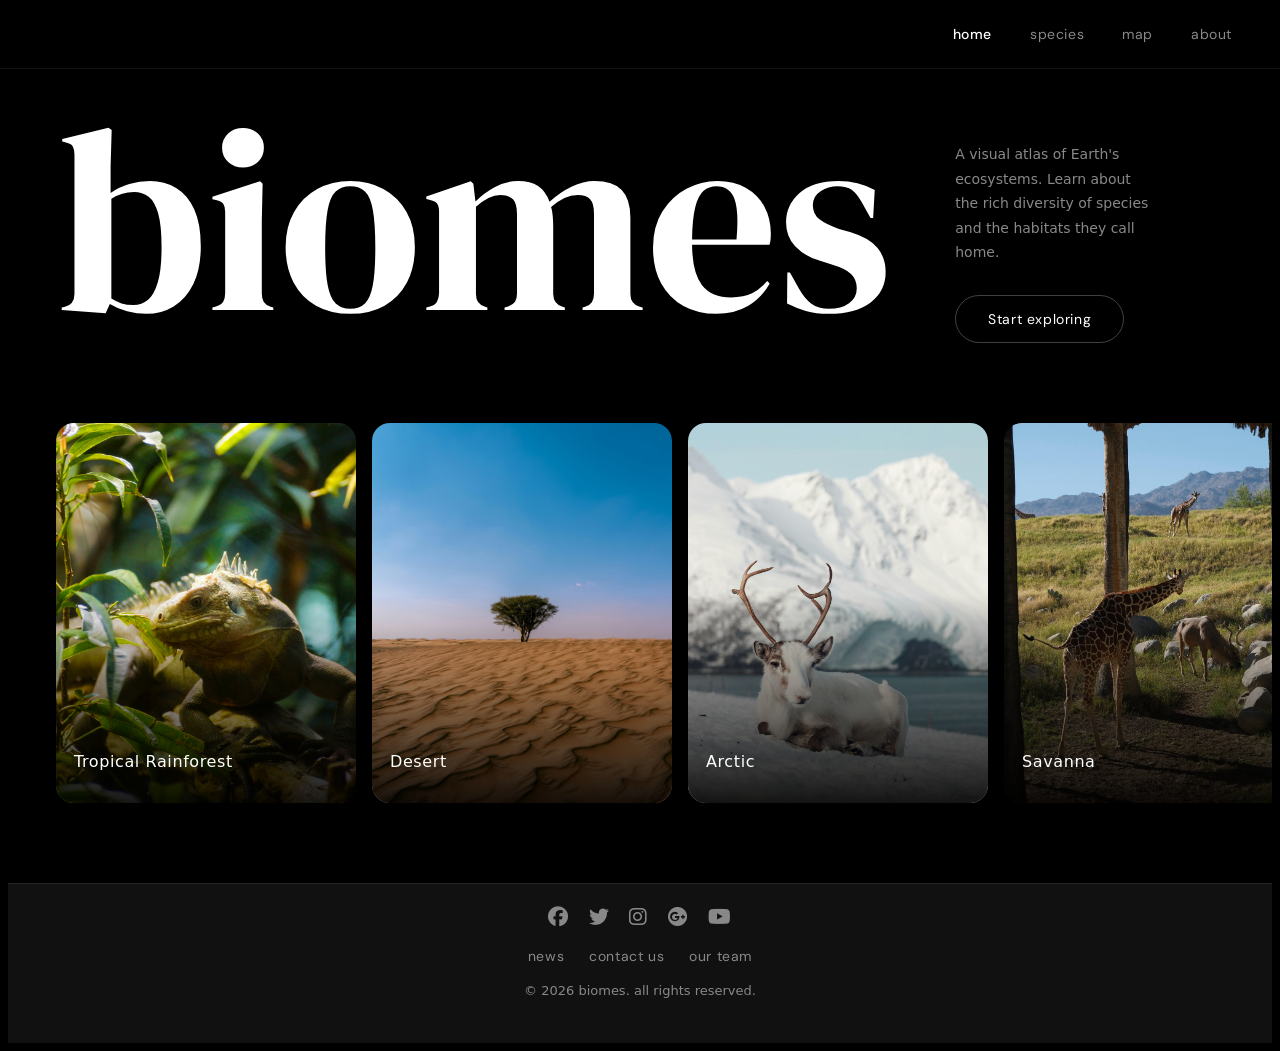
==== index.html @ 480eb86f "Add files via upload" ====
<!DOCTYPE html>
<html lang="en">
<head>
  <meta charset="UTF-8">
  <meta name="description" content="Biomes website">
  <meta name="keywords" content="Earth, Plants & Animals">
  <meta name="viewport" content="width=device-width, initial-scale=1.0">
  <title>biomes</title>
  <link rel="stylesheet" href="style/style.css">
  <link rel="stylesheet" href="https://cdnjs.cloudflare.com/ajax/libs/font-awesome/6.5.1/css/all.min.css" integrity="sha512-DTOQO9RWCH3ppGqcWaEA1BIZOC6xxalwEsw9c2QQeAIftl+Vegovlnee1c9QX4TctnWMn13TZye+giMm8e2LwA==" crossorigin="anonymous" referrerpolicy="no-referrer">
  <link rel="icon" href="images/logo.png" type="image/gif">
  <link href="https://fonts.googleapis.com/css2?family=DM+Sans:wght@300;400;500;600&family=DM+Serif+Display&display=swap" rel="stylesheet">
</head>
<body>

<header>
  <nav>
    <a href="index.html" class="active">home</a>
    <a href="species.html">species</a>
    <a href="map.html">map</a>
    <a href="about.html">about</a>
  </nav>
</header>

<main>
  <section class="hero">
    <h1 class="hero-title">biomes</h1>
    <section class="hero-right">
      <p class="hero-desc">
        A visual atlas of Earth's ecosystems. Learn about the rich diversity
        of species and the habitats they call home.
      </p>
      <a class="btn" href="newspaper.html">Start exploring</a>
    </section>
  </section>

  <section class="cards-row">
    <a class="biome-card" href="tropicalrainforest.html">
      <img src="images/tropicalrainforest.jpg" alt="Tropical Rainforest">
      <span class="card-overlay"></span>
      <p class="card-info">Tropical Rainforest</p>
    </a>

    <a class="biome-card" href="desert.html">
      <img src="images/desertpic.jpg" alt="Desert">
      <span class="card-overlay"></span>
      <p class="card-info">Desert</p>
    </a>

    <a class="biome-card" href="arctic.html">
      <img src="images/arcticpic.jpg" alt="Arctic">
      <span class="card-overlay"></span>
      <p class="card-info">Arctic</p>
    </a>

    <a class="biome-card" href="savanna.html">
      <img src="images/savannapic.jpg" alt="Savanna">
      <span class="card-overlay"></span>
      <p class="card-info">Savanna</p>
    </a>

    <a class="biome-card" href="ocean.html">
      <img src="images/oceanpic.jpg" alt="Ocean">
      <span class="card-overlay"></span>
      <p class="card-info">Ocean</p>
    </a>
  </section>
</main>

<footer class="footer">
  <section class="footerIcons">
    <a href="https://www.facebook.com/"><i class="fa-brands fa-facebook"></i></a>
    <a href="https://x.com/?lang=en-ie"><i class="fa-brands fa-twitter"></i></a>
    <a href="https://www.instagram.com/"><i class="fa-brands fa-instagram"></i></a>
    <a href="https://www.google.com/"><i class="fa-brands fa-google-plus"></i></a>
    <a href="https://www.youtube.com/"><i class="fa-brands fa-youtube"></i></a>
  </section>

  <ul class="footerMenu">
    <li><a href="newspaper.html">news</a></li>
    <li><a href="contact.html">contact us</a></li>
    <li><a href="team.html">our team</a></li>
  </ul>

  <section class="footerBottom">
    <p class="footer-copy">&copy; 2026 biomes. all rights reserved.</p>
  </section>
</footer>

</body>
</html>
---- style/style.css ----
html, body {
  background-color: #000000;
  color: #ffffff;
  font-family: 'DM Sans', sans-serif;
  min-height: 100vh;
  display: flex;
  flex-direction: column;
  scroll-padding-top: 300px;
}

main {
  flex: 1;
}

h3 {
  color: white;
  text-align: left;
  font-size:  20px;
  font-family: system-ui, -apple-system, BlinkMacSystemFont, 'Segoe UI', Roboto, Oxygen, Ubuntu, Cantarell, 'Open Sans', 'Helvetica Neue', sans-serif;
}

p {
  color: #888888;
  text-align: left;
  font-size:  20px;
  font-family: system-ui, -apple-system, BlinkMacSystemFont, 'Segoe UI', Roboto, Oxygen, Ubuntu, Cantarell, 'Open Sans', 'Helvetica Neue', sans-serif;
}  

/* navigation bar */
nav {
  position: fixed;
  top: 0;
  left: 0;
  right: 0;
  z-index: 100;
  display: flex;
  justify-content: flex-end;
  align-items: center;
  padding: 25px 48px;
  gap: 38px;
  background-color: #000000;
  border-bottom: 1px solid rgba(255,255,255,0.08);
}

nav a {
  color: #888888;
  text-decoration: none;
  font-size: 14px;
  font-weight: 400;
  letter-spacing: 0.6px;
  transition: color 0.2s;
}

nav a:hover {
  color: #ffffff;
}

nav a.active {
  color: #ffffff;
  font-weight: 500;
}

/* biomes hero text */
.hero {
  flex: 1;
  display: flex;
  align-items: flex-start;
  justify-content: flex-start;
  gap: 64px;
  padding: 160px 48px 80px;
  padding-top: 120px;
  max-width: 1100px;
  width: 100%;
}


.hero-title {
  font-family: 'DM Serif Display', serif;
  font-size: 260px;
  font-weight: 400;
  line-height: 0.7;
  letter-spacing: -0.3px;
  color: #ffffff;
  padding: 0;
  margin: 0;
}

.hero-right {
  display: flex;
  flex-direction: column;
  gap: 16px;
}

.hero-desc {
  font-size: 14px;
  text-align-last: left;
  line-height: 1.75;
  color: #888888;
  max-width: 600px;
}
/* button beside biomes hero text */
.btn {
  display: inline-block;
  padding: 14px 32px;
  border: 1px solid rgba(255,255,255,0.25);
  border-radius: 999px;
  background: transparent;
  color: #ffffff;
  font-size: 14px;
  text-decoration: none;
  width: fit-content;
  transition: background 0.2s, border-color 0.2s;
}

.btn:hover {
  background: rgba(255,255,255,0.08);
  border-color: rgba(255,255,255,0.5);
}

/* homepage cards */
.cards-row {
  display: flex;
  gap: 16px;
  padding: 0 48px 80px;
  overflow-x: auto;
  scrollbar-width: none;
}

.cards-row::-webkit-scrollbar {
  display: none;
}

.biome-card {
  display: flex;
  flex-direction: column;
  justify-content: flex-end;
  flex: 0 0 300px;
  height: 380px;
  border-radius: 18px;
  overflow: hidden;
  position: relative;
  text-decoration: none;
  transition: transform 0.3s;
}

.biome-card:hover {
  transform: translateY(-5px);
}

.biome-card img {
  position: absolute;
  inset: 0;
  width: 100%;
  height: 100%;
  object-fit: cover;
  transition: transform 0.4s;
}

.biome-card:hover img {
  transform: scale(1.05);
}

.card-overlay {
  position: absolute;
  inset: 0;
  background: linear-gradient(to top, rgba(0,0,0,0.9) 0%, transparent 55%);
}

.card-info {
  position: relative;
  z-index: 2;
  padding: 16px 18px;
  font-size: 16px;
  font-weight: 500;
  color: #ffffff;
}

.content {
  flex: 1;
  padding: 120px 48px 80px;
  background-color: #000000;
}

.page-title {
  color: white;
  padding-top: 0;
  text-align: center;
  font-size:  60px;
  font-family: system-ui, -apple-system, BlinkMacSystemFont, 'Segoe UI', Roboto, Oxygen, Ubuntu, Cantarell, 'Open Sans', 'Helvetica Neue', sans-serif;
}

.page-subtitle {
  color: #888888;
  font-size: 20px;
  margin-bottom: 40px;
  text-align: center;
}

/* card details / species section*/
.card-container{
  display: flex;
  justify-content: center;
  flex-wrap: wrap;
  margin-top: 100px;
}

.card {
  width: 325px;
  background-color:black;
  border-radius: 8px;
  overflow: hidden;
  box-shadow: 0px 2px 4px rgba(255,255,255,0.08);
  margin: 20px;
}

.card img {
  width: 100%;
  height: auto;
}

.card-content {
  padding: 16px;
}
.card-content h3{
  font-size: 28px;
  margin-bottom: 8px;
}
.card-content p{
  color: #666;
  font-size: 15px;
  line-height: 1.3;
}

/* map */
iframe {
  width: 100%;
  border-radius: 16px;
}


/* contact us section */
.contact-title {
  color: white;
  padding-top: 20px;
  text-align: center;
  font-size:  60px;
  font-family: system-ui, -apple-system, BlinkMacSystemFont, 'Segoe UI', Roboto, Oxygen, Ubuntu, Cantarell, 'Open Sans', 'Helvetica Neue', sans-serif;
}

input {
  background-color: white;
  width: 70%;
  margin-left: 12%;
  font-size: 20px;
  padding: 16px 16px;
  border-radius: 10px;;
  border-color: black;
  margin-bottom: 20px;
}

textarea {
  background-color: white;
  width: 70%;
  margin-left: 12%;
  font-size: 20px;
  padding: 16px 16px;
  border-radius: 10px;;
  border-color: black;
  margin-bottom: 25px;
  font-family: system-ui, -apple-system, BlinkMacSystemFont, 'Segoe UI', Roboto, Oxygen, Ubuntu, Cantarell, 'Open Sans', 'Helvetica Neue', sans-serif;
}

input:focus-within {
  outline: none;
  border-color: #5bd183;
  border-width: 3px;
}

textarea:focus-within {
  outline: none;
  border-color: #5bd183;
  border-width: 3px;
}

button {
  background-color: #5bd183;
  border-radius: 20px;
  border-color: black;
  font-size: 22px;
  padding: 10px 18px;
  text-align: center;
  display: flex;
  margin: auto;
}

button:hover {
    opacity: 80%;
    cursor: pointer;
}

a {
  color: #888888;
  text-decoration: none;
  font-size: 20px;
  font-weight: 400;
  letter-spacing: 0.6px;
  transition: color 0.2s;
}

a:hover {
  color: white;
}

.required {
  font-weight: bold;
  color: red;
}

/* footer section */
footer{
  background-color: #111;
  border-top: 1px solid rgba(255,255,255,0.08);
  padding: 20px 20px;
  text-align: center;
  color: #ccc;
}

.footerIcons {
  margin-bottom: 15px;
}

.footerIcons a {
  display: inline-block;
  margin: 0 8px;
  font-size: 16x;
}

.footerMenu{
  display: flex;
  justify-content: center;
  gap: 25px;
  list-style: none;
  padding: 0;
  margin: 0;
}

.footerMenu a{
  text-decoration: none;
  font-size: 14px;
}

.footer-copy{
  margin-top: 5px;
  font-size: 13px;
}

.footerBottom{
  padding: 12px;
  font-size: 13px;
  display: flex;
  justify-content: center;
}

/* newspaper */
.banner {
  width: 100%;
}

.title {
  text-align: center;
}

.container {
  column-width: 300px;
  column-gap: 30px;
  padding-bottom: 10px;
}

.paragraph {
  margin-top: 0px;
  font-size: 16px;
  font-family: system-ui, -apple-system, BlinkMacSystemFont, 'Segoe UI', Roboto, Oxygen, Ubuntu, Cantarell, 'Open Sans', 'Helvetica Neue', sans-serif;
}

.newspaper-image {
  width: 100%;
}

/* team page */
.team-section {
  margin-top: 75px;
}

.team-cards {
  width: 85%;
  display: flex;
  justify-content: space-between;
  margin: 20px auto;
}

.team-card{
  background-color: rgba(255,255,255,0.08);
  border-radius: 50px;
  box-shadow: 0px 2px 5px rgba(0,0,0,0.2);
  margin: 0px 20px;
  padding: 20px;
  text-align: center;
  transition: transform 0.6s ease;
  width:calc(33.33% - 20px);
}

.team-card:hover{
  transform: translateY(-12px);
}

.team-image img{
  border-radius: 50%;
  height: 130px;
  width: 130px;
  object-fit: cover;
  margin-bottom: 10px;
}

/* table (more about us page) */
table, th, td {
  border: 1px solid rgba(255,255,255,0.08);
  border-collapse: collapse;

}
th, td {
  padding: 15px;
}
th {
  text-align: left;
}

/* about us page */
.about-hero {
  padding-top: 120px;
}

.about-container{
  display: flex;
  justify-content: center;
  align-items: center;
  width: 90%;
  margin: 65px auto;
}

.about-content{
  flex: 1;
  width: 600px;
  margin: 0px 25px;
}

.about-content h3{
  font-size: 38px;
  margin-bottom: 20px;
}

.about-content p{
  font-size: 20px;
  line-height: 1.5;
  margin-bottom: 40px;
}
.about-button{
  display: inline-block;
  background-color: #5bd183;
  border-radius: 20px;
  border-color: black;
  color: black;
  font-size: 22px;
  padding: 12px 24px;
  text-align: center;
  margin: auto;
}

.about-button:hover {
    opacity: 80%;
    cursor: pointer;
}

.about-video{
  flex: 1;
  width: 600px;
  margin: auto;
}

video{
  width: 100%;
  height: auto;
  border-radius: 10px;
}


@media screen and (max-width:768px){
    .about-hero{
      margin: 0px;
    }
    .about-container{
      width: 100%;
      flex-direction: column;
      margin: 0;
      padding: 0px 40px;
    }
    
}
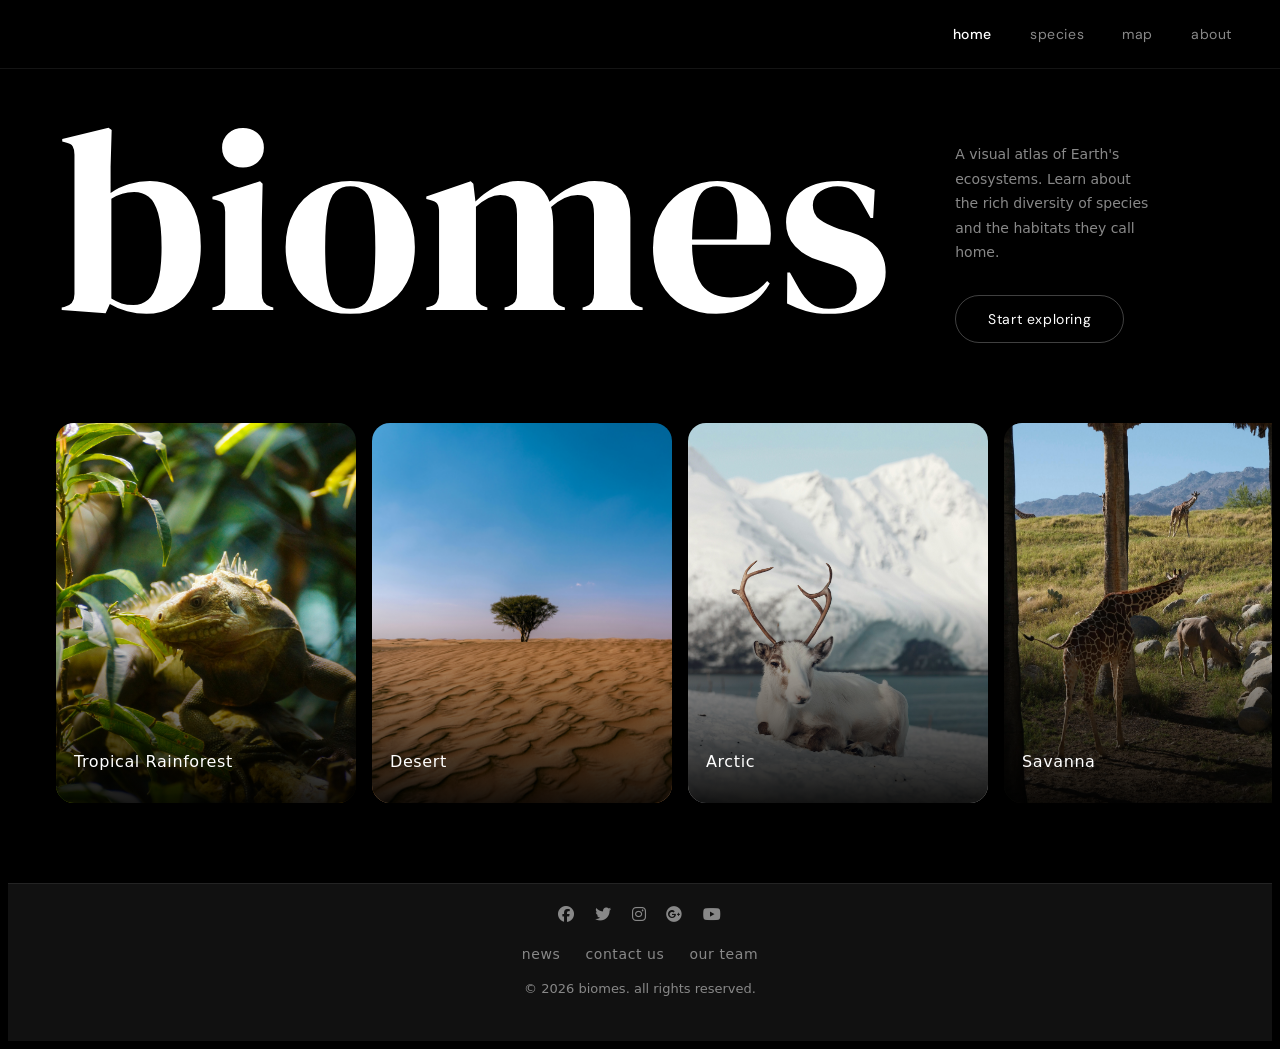
==== commit 20c8987e: "Updated keywords meta tag for SEO improvement" ====
--- a/index.html
+++ b/index.html
@@ -3,7 +3,7 @@
 <head>
   <meta charset="UTF-8">
   <meta name="description" content="Biomes website">
-  <meta name="keywords" content="Earth, Plants & Animals">
+  <meta name="keywords" content="Earth, ecosystems, species">
   <meta name="viewport" content="width=device-width, initial-scale=1.0">
   <title>biomes</title>
   <link rel="stylesheet" href="style/style.css">
--- a/style/style.css
+++ b/style/style.css
@@ -17,6 +17,10 @@
   text-align: left;
   font-size:  20px;
   font-family: system-ui, -apple-system, BlinkMacSystemFont, 'Segoe UI', Roboto, Oxygen, Ubuntu, Cantarell, 'Open Sans', 'Helvetica Neue', sans-serif;
+}
+
+#bottom {
+  text-decoration: none;
 }
 
 p {
@@ -126,10 +130,6 @@
   scrollbar-width: none;
 }
 
-.cards-row::-webkit-scrollbar {
-  display: none;
-}
-
 .biome-card {
   display: flex;
   flex-direction: column;
@@ -332,7 +332,7 @@
 .footerIcons a {
   display: inline-block;
   margin: 0 8px;
-  font-size: 16x;
+  font-size: 16px;
 }
 
 .footerMenu{
@@ -370,10 +370,15 @@
   text-align: center;
 }
 
-.container {
-  column-width: 300px;
+.newspaper-columns {
+  columns: 3;
   column-gap: 30px;
+  column-rule: 1px solid rgba(255,255,255,0.08);
   padding-bottom: 10px;
+}
+
+.newspaper-columns p{
+  break-inside: avoid;
 }
 
 .paragraph {
@@ -464,15 +469,14 @@
   margin-bottom: 40px;
 }
 .about-button{
-  display: inline-block;
   background-color: #5bd183;
   border-radius: 20px;
   border-color: black;
-  color: black;
   font-size: 22px;
-  padding: 12px 24px;
-  text-align: center;
-  margin: auto;
+  padding: 10px 18px;
+  text-align: center;
+  display: inline-flex;
+  margin: 0;
 }
 
 .about-button:hover {
@@ -486,23 +490,15 @@
   margin: auto;
 }
 
-video{
-  width: 100%;
-  height: auto;
-  border-radius: 10px;
-}
-
-
-@media screen and (max-width:768px){
-    .about-hero{
-      margin: 0px;
-    }
-    .about-container{
-      width: 100%;
-      flex-direction: column;
-      margin: 0;
-      padding: 0px 40px;
-    }
-    
-}
-
+.about-button a {
+  color: black;
+  font-size: 22px;
+  letter-spacing: normal;
+}
+
+ul, ol {
+  color: white;
+  text-align: left;
+  font-size:  20px;
+  font-family: system-ui, -apple-system, BlinkMacSystemFont, 'Segoe UI', Roboto, Oxygen, Ubuntu, Cantarell, 'Open Sans', 'Helvetica Neue', sans-serif;
+}
